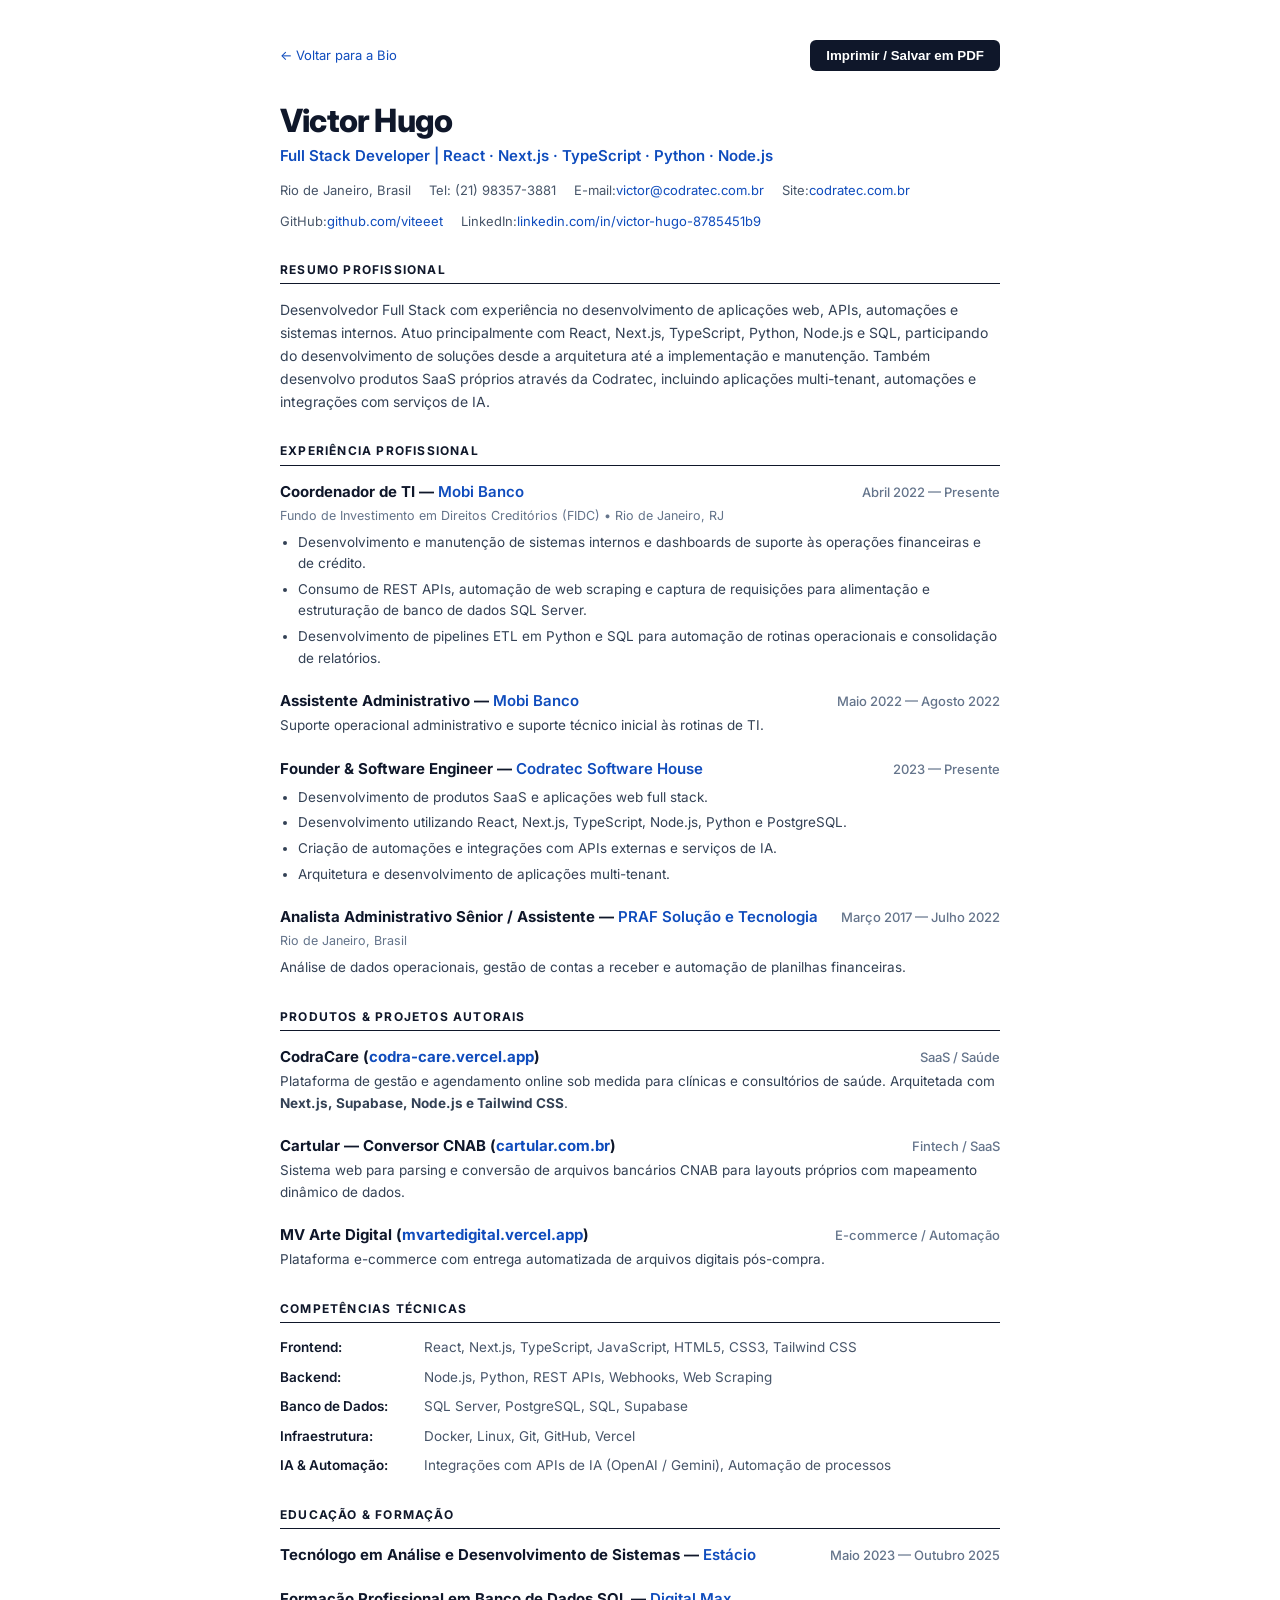
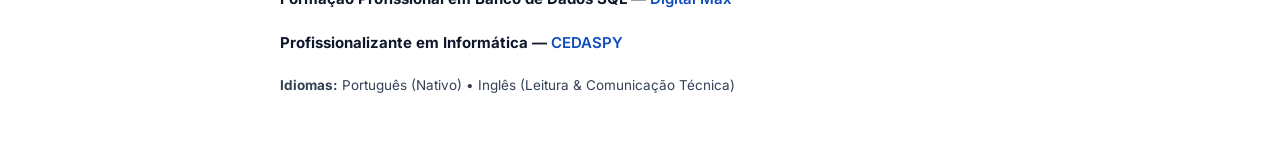
==== curriculo.html @ d1279bac "update adicionando cv" ====
<!DOCTYPE html>
<html lang="pt-BR">

<head>
  <meta charset="UTF-8">
  <meta name="viewport" content="width=device-width, initial-scale=1.0">
  <title>Currículo — Victor Hugo | Full Stack Developer</title>
  <meta name="description" content="Currículo de Victor Hugo. Desenvolvedor Full Stack com experiência em React, Next.js, TypeScript, Python, Node.js, PostgreSQL e SQL Server. Coordenador de TI no Mobi Banco e Founder da Codratec.">
  <meta name="theme-color" content="#ffffff">

  <link rel="preconnect" href="https://fonts.googleapis.com">
  <link rel="preconnect" href="https://fonts.gstatic.com" crossorigin>
  <link href="https://fonts.googleapis.com/css2?family=Inter:wght@400;500;600;700;800&display=swap" rel="stylesheet">

  <style>
    *, *::before, *::after {
      box-sizing: border-box;
      margin: 0;
      padding: 0;
    }

    body {
      background-color: #ffffff;
      color: #0f172a;
      font-family: 'Inter', -apple-system, BlinkMacSystemFont, "Segoe UI", Roboto, sans-serif;
      font-size: 14px;
      line-height: 1.6;
      -webkit-font-smoothing: antialiased;
      padding: 40px 20px;
    }

    a {
      color: #0f4cbd;
      text-decoration: none;
    }

    a:hover {
      text-decoration: underline;
    }

    /* BARRA SUPERIOR DISCRETA DE AÇÕES */
    .top-actions {
      max-width: 720px;
      margin: 0 auto 32px;
      display: flex;
      justify-content: space-between;
      align-items: center;
      font-size: 13px;
    }

    .btn-print-clean {
      background: #0f172a;
      color: #ffffff;
      border: none;
      padding: 8px 16px;
      border-radius: 6px;
      font-weight: 600;
      cursor: pointer;
    }

    .btn-print-clean:hover {
      background: #1e293b;
    }

    /* CONTAINER DO CURRÍCULO (EXECUTIVO FACTUAL) */
    .cv-container {
      max-width: 720px;
      margin: 0 auto;
    }

    /* HEADER DO CURRÍCULO */
    .cv-header {
      margin-bottom: 28px;
    }

    .cv-name {
      font-size: 32px;
      font-weight: 800;
      letter-spacing: -0.8px;
      color: #0f172a;
      line-height: 1.1;
      margin-bottom: 6px;
    }

    .cv-subtitle {
      font-size: 15px;
      font-weight: 600;
      color: #0f4cbd;
      margin-bottom: 12px;
    }

    .cv-contact-row {
      display: flex;
      flex-wrap: wrap;
      gap: 10px 18px;
      font-size: 13px;
      color: #475569;
    }

    .cv-contact-row span {
      display: flex;
      align-items: center;
    }

    /* SEÇÕES DO CURRÍCULO */
    .cv-section {
      margin-bottom: 28px;
    }

    .cv-section-title {
      font-size: 12px;
      font-weight: 700;
      letter-spacing: 1.2px;
      text-transform: uppercase;
      color: #0f172a;
      border-bottom: 1.5px solid #0f172a;
      padding-bottom: 4px;
      margin-bottom: 14px;
    }

    .cv-summary {
      font-size: 14px;
      color: #334155;
      line-height: 1.65;
    }

    /* EXPERIÊNCIAS E PROJETOS */
    .cv-item {
      margin-bottom: 20px;
    }

    .cv-item:last-child {
      margin-bottom: 0;
    }

    .cv-item-header {
      display: flex;
      justify-content: space-between;
      align-items: baseline;
      flex-wrap: wrap;
      gap: 8px;
      margin-bottom: 2px;
    }

    .cv-item-role {
      font-size: 15px;
      font-weight: 700;
      color: #0f172a;
    }

    .cv-item-company {
      font-weight: 600;
      color: #0f4cbd;
    }

    .cv-item-date {
      font-size: 13px;
      color: #64748b;
      font-weight: 500;
    }

    .cv-item-sub {
      font-size: 12.5px;
      color: #64748b;
      margin-bottom: 6px;
    }

    .cv-item-desc {
      font-size: 13.5px;
      color: #334155;
    }

    .cv-bullets {
      margin-top: 6px;
      padding-left: 18px;
      font-size: 13.5px;
      color: #334155;
    }

    .cv-bullets li {
      margin-bottom: 4px;
    }

    /* COMPETÊNCIAS TÉCNICAS */
    .cv-skills-list {
      display: flex;
      flex-direction: column;
      gap: 8px;
      font-size: 13.5px;
    }

    .cv-skill-line strong {
      color: #0f172a;
      font-weight: 600;
      min-width: 140px;
      display: inline-block;
    }

    .cv-skill-line span {
      color: #475569;
    }

    /* ESTILOS DE IMPRESSÃO (PDF EXPORT) */
    @media print {
      body {
        padding: 0;
      }

      .top-actions {
        display: none !important;
      }

      .cv-container {
        max-width: 100%;
      }

      @page {
        size: A4;
        margin: 18mm 15mm;
      }
    }

    /* RESPONSIVO MOBILE */
    @media (max-width: 640px) {
      body {
        padding: 24px 16px;
      }

      .cv-name {
        font-size: 26px;
      }

      .cv-contact-row {
        flex-direction: column;
        gap: 6px;
      }

      .cv-skill-line strong {
        display: block;
        margin-bottom: 2px;
      }
    }
  </style>
</head>

<body>

  <!-- BARRA DE AÇÕES DISCRETA SUPERIOR -->
  <div class="top-actions">
    <a href="index.html">← Voltar para a Bio</a>
    <button onclick="window.print()" class="btn-print-clean">Imprimir / Salvar em PDF</button>
  </div>

  <!-- CONTEÚDO DO CURRÍCULO -->
  <main class="cv-container">

    <!-- HEADER DE IDENTIDADE -->
    <header class="cv-header">
      <h1 class="cv-name">Victor Hugo</h1>
      <div class="cv-subtitle">Full Stack Developer | React · Next.js · TypeScript · Python · Node.js</div>
      
      <div class="cv-contact-row">
        <span>Rio de Janeiro, Brasil</span>
        <span>Tel: (21) 98357-3881</span>
        <span>E-mail: <a href="mailto:victor@codratec.com.br">victor@codratec.com.br</a></span>
        <span>Site: <a href="https://codratec.com.br" target="_blank">codratec.com.br</a></span>
        <span>GitHub: <a href="https://github.com/viteeet" target="_blank">github.com/viteeet</a></span>
        <span>LinkedIn: <a href="https://www.linkedin.com/in/victor-hugo-8785451b9" target="_blank">linkedin.com/in/victor-hugo-8785451b9</a></span>
      </div>
    </header>

    <!-- RESUMO PROFISSIONAL -->
    <section class="cv-section">
      <h2 class="cv-section-title">Resumo Profissional</h2>
      <p class="cv-summary">
        Desenvolvedor Full Stack com experiência no desenvolvimento de aplicações web, APIs, automações e sistemas internos. Atuo principalmente com React, Next.js, TypeScript, Python, Node.js e SQL, participando do desenvolvimento de soluções desde a arquitetura até a implementação e manutenção. Também desenvolvo produtos SaaS próprios através da Codratec, incluindo aplicações multi-tenant, automações e integrações com serviços de IA.
      </p>
    </section>

    <!-- EXPERIÊNCIA PROFISSIONAL -->
    <section class="cv-section">
      <h2 class="cv-section-title">Experiência Profissional</h2>

      <!-- MOBI BANCO (COORDENADOR DE TI) -->
      <div class="cv-item">
        <div class="cv-item-header">
          <div class="cv-item-role">Coordenador de TI — <span class="cv-item-company">Mobi Banco</span></div>
          <div class="cv-item-date">Abril 2022 — Presente</div>
        </div>
        <div class="cv-item-sub">Fundo de Investimento em Direitos Creditórios (FIDC) • Rio de Janeiro, RJ</div>
        <ul class="cv-bullets">
          <li>Desenvolvimento e manutenção de sistemas internos e dashboards de suporte às operações financeiras e de crédito.</li>
          <li>Consumo de REST APIs, automação de web scraping e captura de requisições para alimentação e estruturação de banco de dados SQL Server.</li>
          <li>Desenvolvimento de pipelines ETL em Python e SQL para automação de rotinas operacionais e consolidação de relatórios.</li>
        </ul>
      </div>

      <!-- MOBI BANCO (ASSISTENTE ADMIN) -->
      <div class="cv-item">
        <div class="cv-item-header">
          <div class="cv-item-role">Assistente Administrativo — <span class="cv-item-company">Mobi Banco</span></div>
          <div class="cv-item-date">Maio 2022 — Agosto 2022</div>
        </div>
        <p class="cv-item-desc">Suporte operacional administrativo e suporte técnico inicial às rotinas de TI.</p>
      </div>

      <!-- CODRATEC SOFTWARE HOUSE -->
      <div class="cv-item">
        <div class="cv-item-header">
          <div class="cv-item-role">Founder &amp; Software Engineer — <span class="cv-item-company">Codratec Software House</span></div>
          <div class="cv-item-date">2023 — Presente</div>
        </div>
        <ul class="cv-bullets">
          <li>Desenvolvimento de produtos SaaS e aplicações web full stack.</li>
          <li>Desenvolvimento utilizando React, Next.js, TypeScript, Node.js, Python e PostgreSQL.</li>
          <li>Criação de automações e integrações com APIs externas e serviços de IA.</li>
          <li>Arquitetura e desenvolvimento de aplicações multi-tenant.</li>
        </ul>
      </div>

      <!-- PRAF SOLUÇÃO E TECNOLOGIA (UNIFICADA) -->
      <div class="cv-item">
        <div class="cv-item-header">
          <div class="cv-item-role">Analista Administrativo Sênior / Assistente — <span class="cv-item-company">PRAF Solução e Tecnologia</span></div>
          <div class="cv-item-date">Março 2017 — Julho 2022</div>
        </div>
        <div class="cv-item-sub">Rio de Janeiro, Brasil</div>
        <p class="cv-item-desc">Análise de dados operacionais, gestão de contas a receber e automação de planilhas financeiras.</p>
      </div>
    </section>

    <!-- PROJETOS & PRODUTOS SAAS -->
    <section class="cv-section">
      <h2 class="cv-section-title">Produtos &amp; Projetos Autorais</h2>

      <div class="cv-item">
        <div class="cv-item-header">
          <div class="cv-item-role">CodraCare (<a href="https://codra-care.vercel.app/" target="_blank" rel="noopener noreferrer">codra-care.vercel.app</a>)</div>
          <div class="cv-item-date">SaaS / Saúde</div>
        </div>
        <p class="cv-item-desc">
          Plataforma de gestão e agendamento online sob medida para clínicas e consultórios de saúde. Arquitetada com <strong>Next.js, Supabase, Node.js e Tailwind CSS</strong>.
        </p>
      </div>

      <div class="cv-item">
        <div class="cv-item-header">
          <div class="cv-item-role">Cartular — Conversor CNAB (<a href="https://cartular.com.br" target="_blank" rel="noopener noreferrer">cartular.com.br</a>)</div>
          <div class="cv-item-date">Fintech / SaaS</div>
        </div>
        <p class="cv-item-desc">
          Sistema web para parsing e conversão de arquivos bancários CNAB para layouts próprios com mapeamento dinâmico de dados.
        </p>
      </div>

      <div class="cv-item">
        <div class="cv-item-header">
          <div class="cv-item-role">MV Arte Digital (<a href="https://mvartedigital.vercel.app/" target="_blank" rel="noopener noreferrer">mvartedigital.vercel.app</a>)</div>
          <div class="cv-item-date">E-commerce / Automação</div>
        </div>
        <p class="cv-item-desc">
          Plataforma e-commerce com entrega automatizada de arquivos digitais pós-compra.
        </p>
      </div>
    </section>

    <!-- COMPETÊNCIAS TÉCNICAS -->
    <section class="cv-section">
      <h2 class="cv-section-title">Competências Técnicas</h2>

      <div class="cv-skills-list">
        <div class="cv-skill-line">
          <strong>Frontend:</strong> <span>React, Next.js, TypeScript, JavaScript, HTML5, CSS3, Tailwind CSS</span>
        </div>
        <div class="cv-skill-line">
          <strong>Backend:</strong> <span>Node.js, Python, REST APIs, Webhooks, Web Scraping</span>
        </div>
        <div class="cv-skill-line">
          <strong>Banco de Dados:</strong> <span>SQL Server, PostgreSQL, SQL, Supabase</span>
        </div>
        <div class="cv-skill-line">
          <strong>Infraestrutura:</strong> <span>Docker, Linux, Git, GitHub, Vercel</span>
        </div>
        <div class="cv-skill-line">
          <strong>IA &amp; Automação:</strong> <span>Integrações com APIs de IA (OpenAI / Gemini), Automação de processos</span>
        </div>
      </div>
    </section>

    <!-- FORMAÇÃO ACADÊMICA & IDIOMAS -->
    <section class="cv-section">
      <h2 class="cv-section-title">Educação &amp; Formação</h2>

      <div class="cv-item">
        <div class="cv-item-header">
          <div class="cv-item-role">Tecnólogo em Análise e Desenvolvimento de Sistemas — <span class="cv-item-company">Estácio</span></div>
          <div class="cv-item-date">Maio 2023 — Outubro 2025</div>
        </div>
      </div>

      <div class="cv-item">
        <div class="cv-item-header">
          <div class="cv-item-role">Formação Profissional em Banco de Dados SQL — <span class="cv-item-company">Digital Max</span></div>
        </div>
      </div>

      <div class="cv-item">
        <div class="cv-item-header">
          <div class="cv-item-role">Profissionalizante em Informática — <span class="cv-item-company">CEDASPY</span></div>
        </div>
      </div>

      <div class="cv-item" style="margin-top: 14px;">
        <div class="cv-item-desc">
          <strong>Idiomas:</strong> Português (Nativo) • Inglês (Leitura &amp; Comunicação Técnica)
        </div>
      </div>
    </section>

  </main>

</body>

</html>
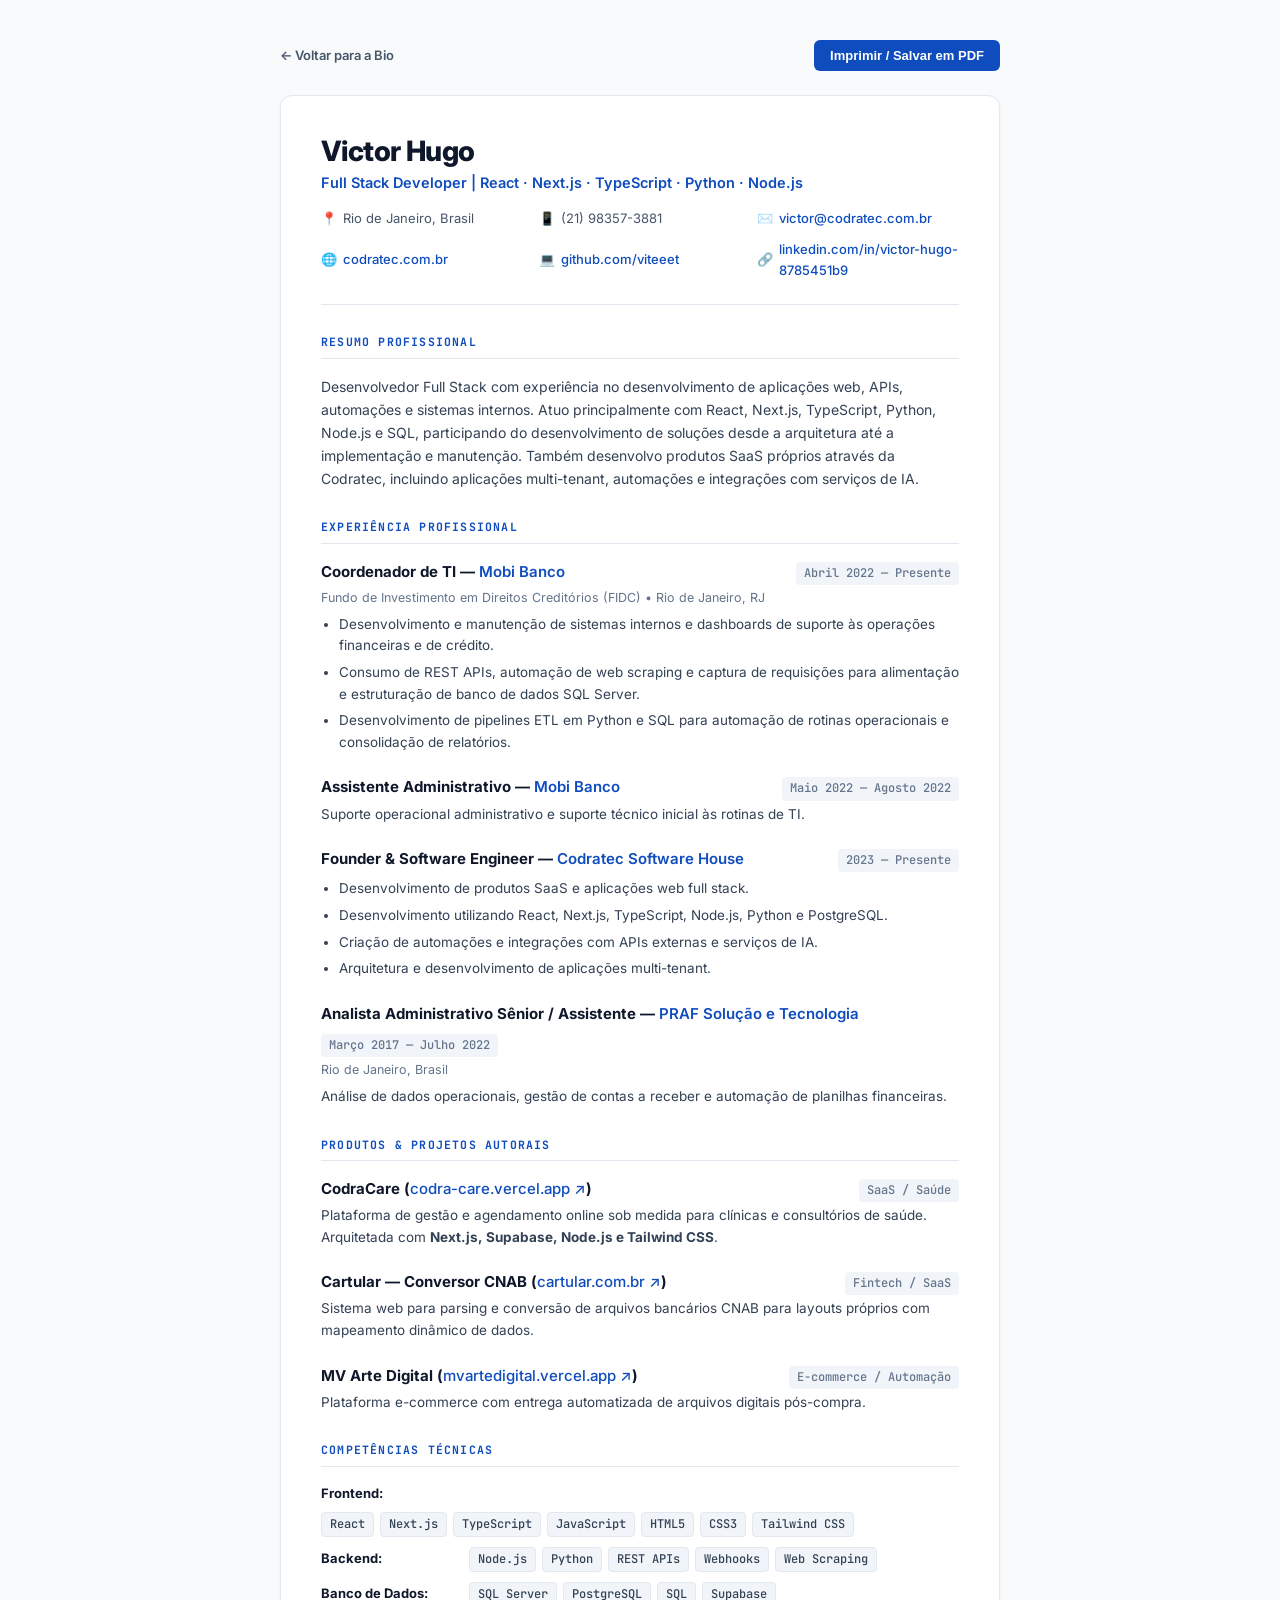
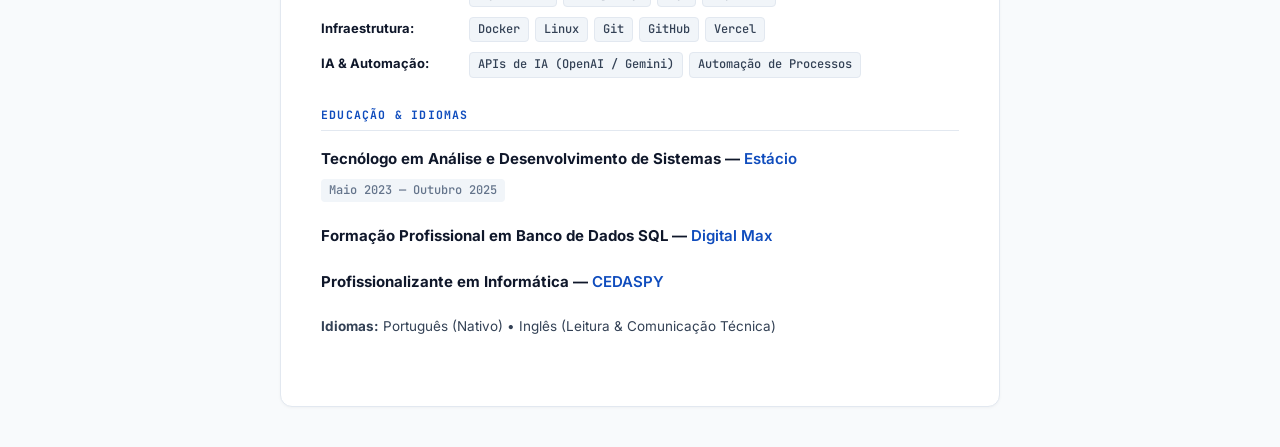
==== commit a56fbea1: "update ux and ui" ====
--- a/curriculo.html
+++ b/curriculo.html
@@ -10,7 +10,7 @@
 
   <link rel="preconnect" href="https://fonts.googleapis.com">
   <link rel="preconnect" href="https://fonts.gstatic.com" crossorigin>
-  <link href="https://fonts.googleapis.com/css2?family=Inter:wght@400;500;600;700;800&display=swap" rel="stylesheet">
+  <link href="https://fonts.googleapis.com/css2?family=Inter:wght@400;500;600;700;800&family=JetBrains+Mono:wght@500;600;700&display=swap" rel="stylesheet">
 
   <style>
     *, *::before, *::after {
@@ -20,7 +20,7 @@
     }
 
     body {
-      background-color: #ffffff;
+      background-color: #f8fafc;
       color: #0f172a;
       font-family: 'Inter', -apple-system, BlinkMacSystemFont, "Segoe UI", Roboto, sans-serif;
       font-size: 14px;
@@ -32,6 +32,7 @@
     a {
       color: #0f4cbd;
       text-decoration: none;
+      font-weight: 500;
     }
 
     a:hover {
@@ -41,65 +42,84 @@
     /* BARRA SUPERIOR DISCRETA DE AÇÕES */
     .top-actions {
       max-width: 720px;
-      margin: 0 auto 32px;
+      margin: 0 auto 24px;
       display: flex;
       justify-content: space-between;
       align-items: center;
       font-size: 13px;
     }
 
+    .btn-back {
+      color: #475569;
+      font-weight: 600;
+      text-decoration: none;
+    }
+
+    .btn-back:hover {
+      color: #0f4cbd;
+    }
+
     .btn-print-clean {
-      background: #0f172a;
+      background: #0f4cbd;
       color: #ffffff;
       border: none;
       padding: 8px 16px;
       border-radius: 6px;
       font-weight: 600;
+      font-size: 13px;
       cursor: pointer;
     }
 
     .btn-print-clean:hover {
-      background: #1e293b;
-    }
-
-    /* CONTAINER DO CURRÍCULO (EXECUTIVO FACTUAL) */
+      background: #0b3d91;
+    }
+
+    /* CONTAINER PRINCIPAL DO CURRÍCULO */
     .cv-container {
       max-width: 720px;
       margin: 0 auto;
+      background: #ffffff;
+      border: 1px solid #e2e8f0;
+      border-radius: 12px;
+      padding: 40px;
+      box-shadow: 0 1px 3px 0 rgba(0, 0, 0, 0.04);
     }
 
     /* HEADER DO CURRÍCULO */
     .cv-header {
+      border-bottom: 1px solid #e2e8f0;
+      padding-bottom: 24px;
       margin-bottom: 28px;
     }
 
     .cv-name {
-      font-size: 32px;
+      font-size: 28px;
       font-weight: 800;
-      letter-spacing: -0.8px;
+      letter-spacing: -0.6px;
       color: #0f172a;
       line-height: 1.1;
-      margin-bottom: 6px;
+      margin-bottom: 4px;
     }
 
     .cv-subtitle {
-      font-size: 15px;
+      font-size: 14.5px;
       font-weight: 600;
       color: #0f4cbd;
-      margin-bottom: 12px;
-    }
-
-    .cv-contact-row {
-      display: flex;
-      flex-wrap: wrap;
-      gap: 10px 18px;
+      margin-bottom: 14px;
+    }
+
+    .cv-contact-grid {
+      display: grid;
+      grid-template-columns: repeat(auto-fit, minmax(180px, 1fr));
+      gap: 10px 16px;
       font-size: 13px;
       color: #475569;
     }
 
-    .cv-contact-row span {
+    .cv-contact-item {
       display: flex;
       align-items: center;
+      gap: 6px;
     }
 
     /* SEÇÕES DO CURRÍCULO */
@@ -108,14 +128,15 @@
     }
 
     .cv-section-title {
-      font-size: 12px;
+      font-size: 11.5px;
+      font-family: 'JetBrains Mono', monospace;
       font-weight: 700;
       letter-spacing: 1.2px;
       text-transform: uppercase;
-      color: #0f172a;
-      border-bottom: 1.5px solid #0f172a;
-      padding-bottom: 4px;
-      margin-bottom: 14px;
+      color: #0f4cbd;
+      border-bottom: 1px solid #e2e8f0;
+      padding-bottom: 6px;
+      margin-bottom: 16px;
     }
 
     .cv-summary {
@@ -126,7 +147,7 @@
 
     /* EXPERIÊNCIAS E PROJETOS */
     .cv-item {
-      margin-bottom: 20px;
+      margin-bottom: 22px;
     }
 
     .cv-item:last-child {
@@ -139,7 +160,7 @@
       align-items: baseline;
       flex-wrap: wrap;
       gap: 8px;
-      margin-bottom: 2px;
+      margin-bottom: 3px;
     }
 
     .cv-item-role {
@@ -154,9 +175,13 @@
     }
 
     .cv-item-date {
-      font-size: 13px;
+      font-size: 12px;
+      font-family: 'JetBrains Mono', monospace;
       color: #64748b;
       font-weight: 500;
+      background: #f1f5f9;
+      padding: 2px 8px;
+      border-radius: 4px;
     }
 
     .cv-item-sub {
@@ -178,31 +203,52 @@
     }
 
     .cv-bullets li {
-      margin-bottom: 4px;
+      margin-bottom: 5px;
     }
 
     /* COMPETÊNCIAS TÉCNICAS */
-    .cv-skills-list {
+    .cv-skills-grid {
       display: flex;
       flex-direction: column;
+      gap: 10px;
+      font-size: 13.5px;
+    }
+
+    .cv-skill-row {
+      display: flex;
+      align-items: baseline;
       gap: 8px;
-      font-size: 13.5px;
-    }
-
-    .cv-skill-line strong {
+      flex-wrap: wrap;
+    }
+
+    .cv-skill-cat {
+      font-size: 13px;
+      font-weight: 700;
       color: #0f172a;
-      font-weight: 600;
       min-width: 140px;
-      display: inline-block;
-    }
-
-    .cv-skill-line span {
-      color: #475569;
-    }
-
-    /* ESTILOS DE IMPRESSÃO (PDF EXPORT) */
+    }
+
+    .cv-skill-tags {
+      display: flex;
+      flex-wrap: wrap;
+      gap: 6px;
+    }
+
+    .cv-tag {
+      font-family: 'JetBrains Mono', monospace;
+      font-size: 12px;
+      font-weight: 500;
+      color: #334155;
+      background: #f1f5f9;
+      border: 1px solid #e2e8f0;
+      padding: 2px 8px;
+      border-radius: 4px;
+    }
+
+    /* ESTILOS DE IMPRESSÃO */
     @media print {
       body {
+        background: #ffffff;
         padding: 0;
       }
 
@@ -212,6 +258,23 @@
 
       .cv-container {
         max-width: 100%;
+        border: none;
+        box-shadow: none;
+        padding: 0;
+      }
+
+      .cv-tag {
+        border: none;
+        background: transparent;
+        padding: 0;
+      }
+
+      .cv-tag::after {
+        content: ", ";
+      }
+
+      .cv-tag:last-child::after {
+        content: "";
       }
 
       @page {
@@ -223,21 +286,21 @@
     /* RESPONSIVO MOBILE */
     @media (max-width: 640px) {
       body {
-        padding: 24px 16px;
+        padding: 16px 12px;
+      }
+
+      .cv-container {
+        padding: 24px 18px;
+        border-radius: 8px;
       }
 
       .cv-name {
-        font-size: 26px;
-      }
-
-      .cv-contact-row {
-        flex-direction: column;
+        font-size: 24px;
+      }
+
+      .cv-contact-grid {
+        grid-template-columns: 1fr;
         gap: 6px;
-      }
-
-      .cv-skill-line strong {
-        display: block;
-        margin-bottom: 2px;
       }
     }
   </style>
@@ -247,7 +310,7 @@
 
   <!-- BARRA DE AÇÕES DISCRETA SUPERIOR -->
   <div class="top-actions">
-    <a href="index.html">← Voltar para a Bio</a>
+    <a href="index.html" class="btn-back">← Voltar para a Bio</a>
     <button onclick="window.print()" class="btn-print-clean">Imprimir / Salvar em PDF</button>
   </div>
 
@@ -259,13 +322,25 @@
       <h1 class="cv-name">Victor Hugo</h1>
       <div class="cv-subtitle">Full Stack Developer | React · Next.js · TypeScript · Python · Node.js</div>
       
-      <div class="cv-contact-row">
-        <span>Rio de Janeiro, Brasil</span>
-        <span>Tel: (21) 98357-3881</span>
-        <span>E-mail: <a href="mailto:victor@codratec.com.br">victor@codratec.com.br</a></span>
-        <span>Site: <a href="https://codratec.com.br" target="_blank">codratec.com.br</a></span>
-        <span>GitHub: <a href="https://github.com/viteeet" target="_blank">github.com/viteeet</a></span>
-        <span>LinkedIn: <a href="https://www.linkedin.com/in/victor-hugo-8785451b9" target="_blank">linkedin.com/in/victor-hugo-8785451b9</a></span>
+      <div class="cv-contact-grid">
+        <div class="cv-contact-item">
+          <span>📍</span> Rio de Janeiro, Brasil
+        </div>
+        <div class="cv-contact-item">
+          <span>📱</span> (21) 98357-3881
+        </div>
+        <div class="cv-contact-item">
+          <span>✉️</span> <a href="mailto:victor@codratec.com.br">victor@codratec.com.br</a>
+        </div>
+        <div class="cv-contact-item">
+          <span>🌐</span> <a href="https://codratec.com.br" target="_blank" rel="noopener noreferrer">codratec.com.br</a>
+        </div>
+        <div class="cv-contact-item">
+          <span>💻</span> <a href="https://github.com/viteeet" target="_blank" rel="noopener noreferrer">github.com/viteeet</a>
+        </div>
+        <div class="cv-contact-item">
+          <span>🔗</span> <a href="https://www.linkedin.com/in/victor-hugo-8785451b9" target="_blank" rel="noopener noreferrer">linkedin.com/in/victor-hugo-8785451b9</a>
+        </div>
       </div>
     </header>
 
@@ -318,7 +393,7 @@
         </ul>
       </div>
 
-      <!-- PRAF SOLUÇÃO E TECNOLOGIA (UNIFICADA) -->
+      <!-- PRAF SOLUÇÃO E TECNOLOGIA -->
       <div class="cv-item">
         <div class="cv-item-header">
           <div class="cv-item-role">Analista Administrativo Sênior / Assistente — <span class="cv-item-company">PRAF Solução e Tecnologia</span></div>
@@ -335,7 +410,7 @@
 
       <div class="cv-item">
         <div class="cv-item-header">
-          <div class="cv-item-role">CodraCare (<a href="https://codra-care.vercel.app/" target="_blank" rel="noopener noreferrer">codra-care.vercel.app</a>)</div>
+          <div class="cv-item-role">CodraCare (<a href="https://codra-care.vercel.app/" target="_blank" rel="noopener noreferrer">codra-care.vercel.app ↗</a>)</div>
           <div class="cv-item-date">SaaS / Saúde</div>
         </div>
         <p class="cv-item-desc">
@@ -345,7 +420,7 @@
 
       <div class="cv-item">
         <div class="cv-item-header">
-          <div class="cv-item-role">Cartular — Conversor CNAB (<a href="https://cartular.com.br" target="_blank" rel="noopener noreferrer">cartular.com.br</a>)</div>
+          <div class="cv-item-role">Cartular — Conversor CNAB (<a href="https://cartular.com.br" target="_blank" rel="noopener noreferrer">cartular.com.br ↗</a>)</div>
           <div class="cv-item-date">Fintech / SaaS</div>
         </div>
         <p class="cv-item-desc">
@@ -355,7 +430,7 @@
 
       <div class="cv-item">
         <div class="cv-item-header">
-          <div class="cv-item-role">MV Arte Digital (<a href="https://mvartedigital.vercel.app/" target="_blank" rel="noopener noreferrer">mvartedigital.vercel.app</a>)</div>
+          <div class="cv-item-role">MV Arte Digital (<a href="https://mvartedigital.vercel.app/" target="_blank" rel="noopener noreferrer">mvartedigital.vercel.app ↗</a>)</div>
           <div class="cv-item-date">E-commerce / Automação</div>
         </div>
         <p class="cv-item-desc">
@@ -368,28 +443,65 @@
     <section class="cv-section">
       <h2 class="cv-section-title">Competências Técnicas</h2>
 
-      <div class="cv-skills-list">
-        <div class="cv-skill-line">
-          <strong>Frontend:</strong> <span>React, Next.js, TypeScript, JavaScript, HTML5, CSS3, Tailwind CSS</span>
-        </div>
-        <div class="cv-skill-line">
-          <strong>Backend:</strong> <span>Node.js, Python, REST APIs, Webhooks, Web Scraping</span>
-        </div>
-        <div class="cv-skill-line">
-          <strong>Banco de Dados:</strong> <span>SQL Server, PostgreSQL, SQL, Supabase</span>
-        </div>
-        <div class="cv-skill-line">
-          <strong>Infraestrutura:</strong> <span>Docker, Linux, Git, GitHub, Vercel</span>
-        </div>
-        <div class="cv-skill-line">
-          <strong>IA &amp; Automação:</strong> <span>Integrações com APIs de IA (OpenAI / Gemini), Automação de processos</span>
+      <div class="cv-skills-grid">
+        <div class="cv-skill-row">
+          <div class="cv-skill-cat">Frontend:</div>
+          <div class="cv-skill-tags">
+            <span class="cv-tag">React</span>
+            <span class="cv-tag">Next.js</span>
+            <span class="cv-tag">TypeScript</span>
+            <span class="cv-tag">JavaScript</span>
+            <span class="cv-tag">HTML5</span>
+            <span class="cv-tag">CSS3</span>
+            <span class="cv-tag">Tailwind CSS</span>
+          </div>
+        </div>
+
+        <div class="cv-skill-row">
+          <div class="cv-skill-cat">Backend:</div>
+          <div class="cv-skill-tags">
+            <span class="cv-tag">Node.js</span>
+            <span class="cv-tag">Python</span>
+            <span class="cv-tag">REST APIs</span>
+            <span class="cv-tag">Webhooks</span>
+            <span class="cv-tag">Web Scraping</span>
+          </div>
+        </div>
+
+        <div class="cv-skill-row">
+          <div class="cv-skill-cat">Banco de Dados:</div>
+          <div class="cv-skill-tags">
+            <span class="cv-tag">SQL Server</span>
+            <span class="cv-tag">PostgreSQL</span>
+            <span class="cv-tag">SQL</span>
+            <span class="cv-tag">Supabase</span>
+          </div>
+        </div>
+
+        <div class="cv-skill-row">
+          <div class="cv-skill-cat">Infraestrutura:</div>
+          <div class="cv-skill-tags">
+            <span class="cv-tag">Docker</span>
+            <span class="cv-tag">Linux</span>
+            <span class="cv-tag">Git</span>
+            <span class="cv-tag">GitHub</span>
+            <span class="cv-tag">Vercel</span>
+          </div>
+        </div>
+
+        <div class="cv-skill-row">
+          <div class="cv-skill-cat">IA &amp; Automação:</div>
+          <div class="cv-skill-tags">
+            <span class="cv-tag">APIs de IA (OpenAI / Gemini)</span>
+            <span class="cv-tag">Automação de Processos</span>
+          </div>
         </div>
       </div>
     </section>
 
     <!-- FORMAÇÃO ACADÊMICA & IDIOMAS -->
     <section class="cv-section">
-      <h2 class="cv-section-title">Educação &amp; Formação</h2>
+      <h2 class="cv-section-title">Educação &amp; Idiomas</h2>
 
       <div class="cv-item">
         <div class="cv-item-header">
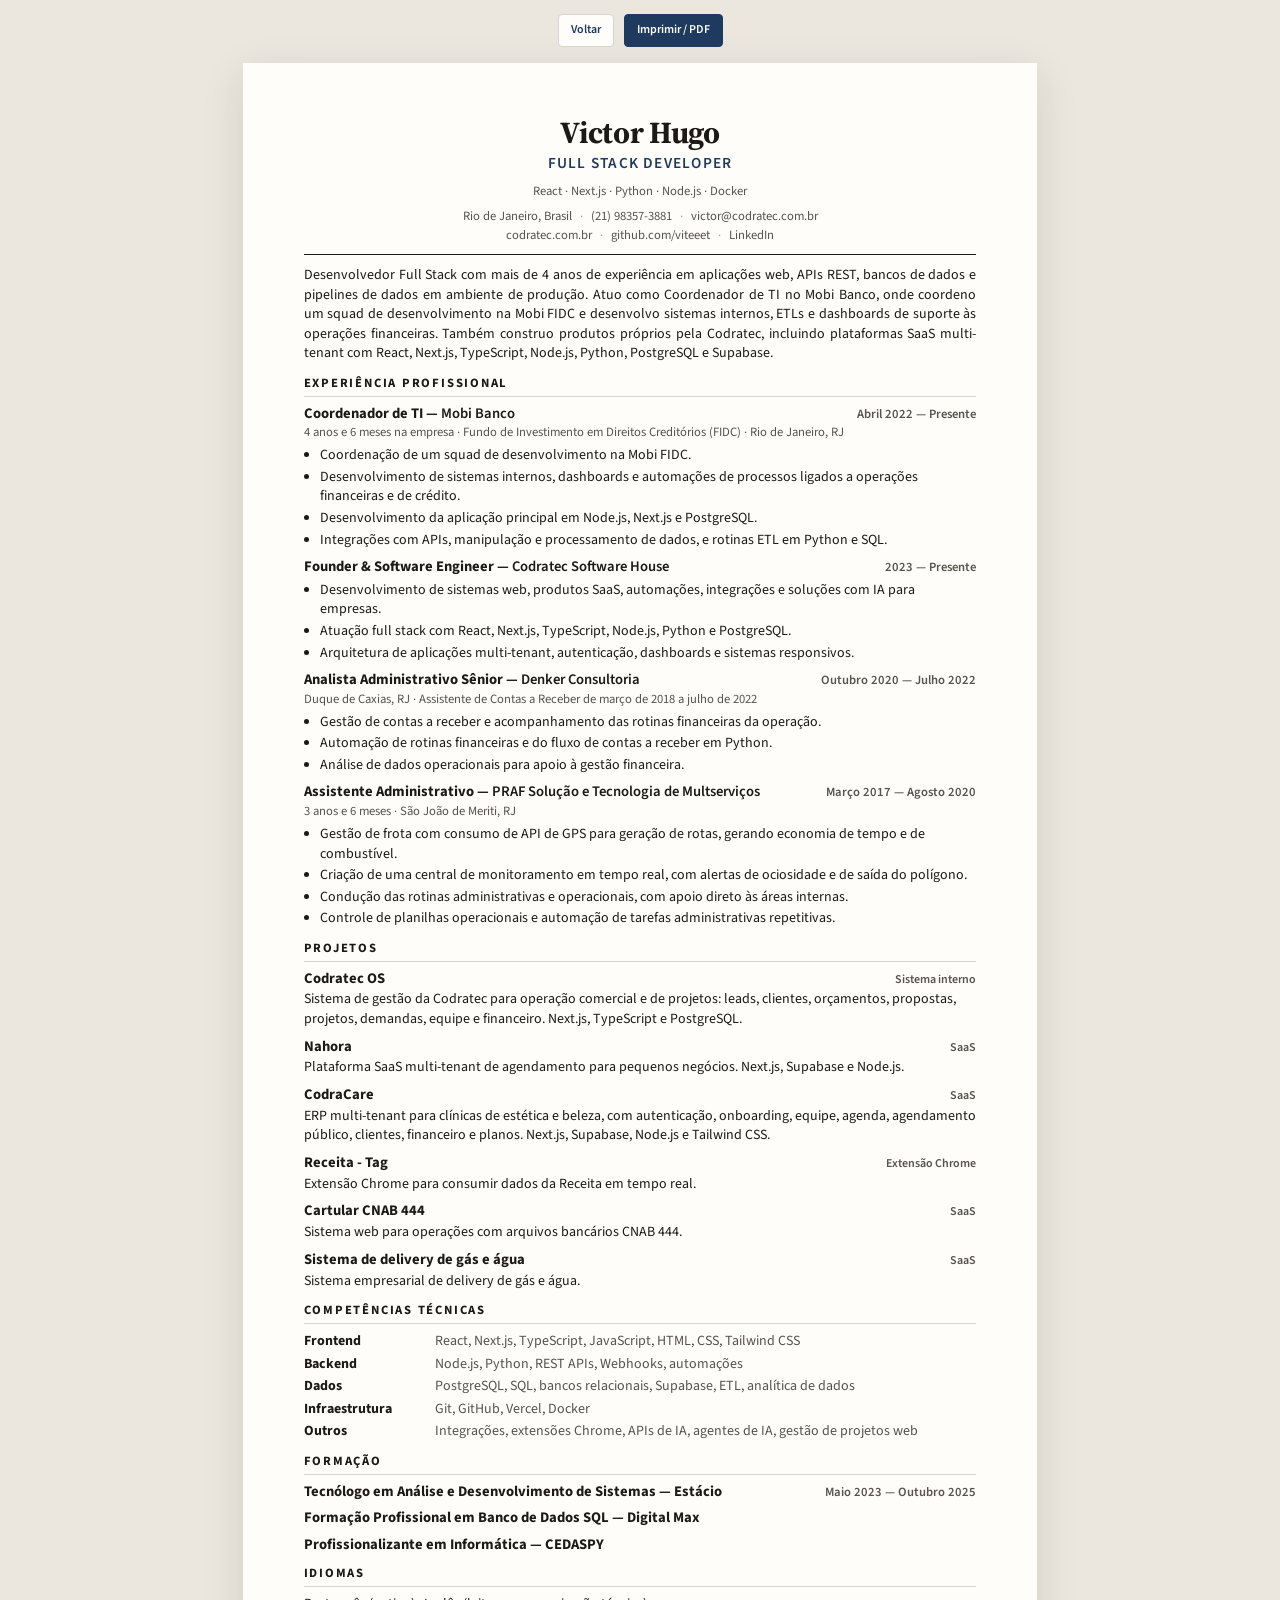
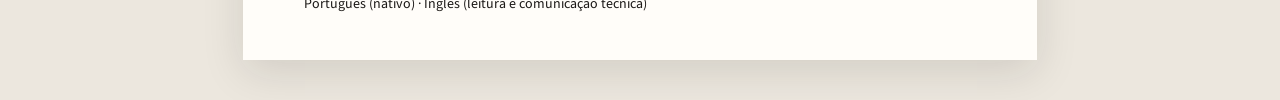
==== commit c068335a: "update" ====
--- a/curriculo.html
+++ b/curriculo.html
@@ -5,14 +5,22 @@
   <meta charset="UTF-8">
   <meta name="viewport" content="width=device-width, initial-scale=1.0">
   <title>Currículo — Victor Hugo | Full Stack Developer</title>
-  <meta name="description" content="Currículo de Victor Hugo. Desenvolvedor Full Stack com experiência em React, Next.js, TypeScript, Python, Node.js, PostgreSQL e SQL Server. Coordenador de TI no Mobi Banco e Founder da Codratec.">
-  <meta name="theme-color" content="#ffffff">
+  <meta name="description" content="Currículo de Victor Hugo. Full Stack Developer. Coordenador de TI no Mobi Banco e Founder da Codratec.">
+  <meta name="theme-color" content="#f4f1ea">
 
   <link rel="preconnect" href="https://fonts.googleapis.com">
   <link rel="preconnect" href="https://fonts.gstatic.com" crossorigin>
-  <link href="https://fonts.googleapis.com/css2?family=Inter:wght@400;500;600;700;800&family=JetBrains+Mono:wght@500;600;700&display=swap" rel="stylesheet">
+  <link href="https://fonts.googleapis.com/css2?family=Source+Sans+3:wght@400;500;600;700&family=Source+Serif+4:opsz,wght@8..60,600;8..60,700&display=swap" rel="stylesheet">
 
   <style>
+    :root {
+      --ink: #1c1917;
+      --muted: #57534e;
+      --rule: #d6d3d1;
+      --paper: #fffdf9;
+      --accent: #1e3a5f;
+    }
+
     *, *::before, *::after {
       box-sizing: border-box;
       margin: 0;
@@ -20,517 +28,450 @@
     }
 
     body {
-      background-color: #f8fafc;
-      color: #0f172a;
-      font-family: 'Inter', -apple-system, BlinkMacSystemFont, "Segoe UI", Roboto, sans-serif;
-      font-size: 14px;
-      line-height: 1.6;
+      background: #ece7de;
+      color: var(--ink);
+      font-family: "Source Sans 3", "Segoe UI", sans-serif;
+      font-size: 10.5pt;
+      line-height: 1.4;
       -webkit-font-smoothing: antialiased;
-      padding: 40px 20px;
     }
 
     a {
-      color: #0f4cbd;
+      color: var(--accent);
       text-decoration: none;
-      font-weight: 500;
     }
 
     a:hover {
       text-decoration: underline;
-    }
-
-    /* BARRA SUPERIOR DISCRETA DE AÇÕES */
-    .top-actions {
-      max-width: 720px;
-      margin: 0 auto 24px;
+      text-underline-offset: 2px;
+    }
+
+    .screen-bar {
       display: flex;
-      justify-content: space-between;
-      align-items: center;
-      font-size: 13px;
-    }
-
-    .btn-back {
-      color: #475569;
+      justify-content: center;
+      gap: 10px;
+      padding: 14px 16px 0;
+    }
+
+    .screen-bar a,
+    .screen-bar button {
+      font: inherit;
+      font-size: 12px;
       font-weight: 600;
+      color: var(--accent);
+      background: var(--paper);
+      border: 1px solid #d6d3d1;
+      border-radius: 4px;
+      padding: 7px 12px;
+      cursor: pointer;
       text-decoration: none;
     }
 
-    .btn-back:hover {
-      color: #0f4cbd;
-    }
-
-    .btn-print-clean {
-      background: #0f4cbd;
-      color: #ffffff;
-      border: none;
-      padding: 8px 16px;
-      border-radius: 6px;
+    .screen-bar button {
+      background: var(--accent);
+      color: #fff;
+      border-color: var(--accent);
+    }
+
+    .page {
+      width: 210mm;
+      min-height: 297mm;
+      margin: 16px auto 40px;
+      padding: 14mm 16mm 12mm;
+      background: var(--paper);
+      box-shadow: 0 12px 40px rgb(28 25 23 / 0.12);
+    }
+
+    header {
+      text-align: center;
+      padding-bottom: 10px;
+      border-bottom: 1.5px solid var(--ink);
+    }
+
+    h1 {
+      font-family: "Source Serif 4", Georgia, serif;
+      font-size: 23pt;
+      font-weight: 700;
+      letter-spacing: -0.3px;
+      line-height: 1.1;
+      color: var(--ink);
+    }
+
+    .title {
+      margin-top: 4px;
+      font-size: 11.5pt;
       font-weight: 600;
-      font-size: 13px;
-      cursor: pointer;
-    }
-
-    .btn-print-clean:hover {
-      background: #0b3d91;
-    }
-
-    /* CONTAINER PRINCIPAL DO CURRÍCULO */
-    .cv-container {
-      max-width: 720px;
-      margin: 0 auto;
-      background: #ffffff;
-      border: 1px solid #e2e8f0;
-      border-radius: 12px;
-      padding: 40px;
-      box-shadow: 0 1px 3px 0 rgba(0, 0, 0, 0.04);
-    }
-
-    /* HEADER DO CURRÍCULO */
-    .cv-header {
-      border-bottom: 1px solid #e2e8f0;
-      padding-bottom: 24px;
-      margin-bottom: 28px;
-    }
-
-    .cv-name {
-      font-size: 28px;
-      font-weight: 800;
-      letter-spacing: -0.6px;
-      color: #0f172a;
-      line-height: 1.1;
-      margin-bottom: 4px;
-    }
-
-    .cv-subtitle {
-      font-size: 14.5px;
-      font-weight: 600;
-      color: #0f4cbd;
-      margin-bottom: 14px;
-    }
-
-    .cv-contact-grid {
-      display: grid;
-      grid-template-columns: repeat(auto-fit, minmax(180px, 1fr));
-      gap: 10px 16px;
-      font-size: 13px;
-      color: #475569;
-    }
-
-    .cv-contact-item {
-      display: flex;
-      align-items: center;
-      gap: 6px;
-    }
-
-    /* SEÇÕES DO CURRÍCULO */
-    .cv-section {
-      margin-bottom: 28px;
-    }
-
-    .cv-section-title {
-      font-size: 11.5px;
-      font-family: 'JetBrains Mono', monospace;
+      letter-spacing: 0.08em;
+      text-transform: uppercase;
+      color: var(--accent);
+    }
+
+    .contact {
+      margin-top: 7px;
+      font-size: 9.5pt;
+      color: var(--muted);
+      line-height: 1.45;
+    }
+
+    .contact a {
+      color: var(--muted);
+    }
+
+    .contact span {
+      margin: 0 5px;
+      color: #a8a29e;
+    }
+
+    .summary {
+      margin: 11px 0 2px;
+      color: var(--ink);
+      text-align: justify;
+    }
+
+    section {
+      margin-top: 11px;
+    }
+
+    h2 {
+      font-size: 9.5pt;
       font-weight: 700;
-      letter-spacing: 1.2px;
+      letter-spacing: 0.14em;
       text-transform: uppercase;
-      color: #0f4cbd;
-      border-bottom: 1px solid #e2e8f0;
-      padding-bottom: 6px;
-      margin-bottom: 16px;
-    }
-
-    .cv-summary {
-      font-size: 14px;
-      color: #334155;
-      line-height: 1.65;
-    }
-
-    /* EXPERIÊNCIAS E PROJETOS */
-    .cv-item {
-      margin-bottom: 22px;
-    }
-
-    .cv-item:last-child {
+      color: var(--ink);
+      border-bottom: 1px solid var(--rule);
+      padding-bottom: 3px;
+      margin-bottom: 8px;
+    }
+
+    article {
+      margin-bottom: 8px;
+      break-inside: avoid;
+      page-break-inside: avoid;
+    }
+
+    article:last-child {
       margin-bottom: 0;
     }
 
-    .cv-item-header {
+    .job-head {
       display: flex;
       justify-content: space-between;
       align-items: baseline;
-      flex-wrap: wrap;
-      gap: 8px;
-      margin-bottom: 3px;
-    }
-
-    .cv-item-role {
-      font-size: 15px;
+      gap: 12px;
+    }
+
+    h3 {
+      font-size: 11pt;
       font-weight: 700;
-      color: #0f172a;
-    }
-
-    .cv-item-company {
+      line-height: 1.25;
+    }
+
+    .company {
       font-weight: 600;
-      color: #0f4cbd;
-    }
-
-    .cv-item-date {
-      font-size: 12px;
-      font-family: 'JetBrains Mono', monospace;
-      color: #64748b;
-      font-weight: 500;
-      background: #f1f5f9;
-      padding: 2px 8px;
-      border-radius: 4px;
-    }
-
-    .cv-item-sub {
-      font-size: 12.5px;
-      color: #64748b;
-      margin-bottom: 6px;
-    }
-
-    .cv-item-desc {
-      font-size: 13.5px;
-      color: #334155;
-    }
-
-    .cv-bullets {
-      margin-top: 6px;
-      padding-left: 18px;
-      font-size: 13.5px;
-      color: #334155;
-    }
-
-    .cv-bullets li {
-      margin-bottom: 5px;
-    }
-
-    /* COMPETÊNCIAS TÉCNICAS */
-    .cv-skills-grid {
+    }
+
+    .dates {
+      flex-shrink: 0;
+      font-size: 9.5pt;
+      font-weight: 600;
+      color: var(--muted);
+      font-variant-numeric: tabular-nums;
+      white-space: nowrap;
+    }
+
+    .job-meta {
+      margin-top: 1px;
+      font-size: 9.5pt;
+      color: var(--muted);
+    }
+
+    ul {
+      margin: 4px 0 0 16px;
+    }
+
+    li {
+      margin-bottom: 2px;
+    }
+
+    .project-head {
       display: flex;
-      flex-direction: column;
-      gap: 10px;
-      font-size: 13.5px;
-    }
-
-    .cv-skill-row {
+      justify-content: space-between;
+      align-items: baseline;
+      gap: 12px;
+    }
+
+    .kind {
+      flex-shrink: 0;
+      font-size: 9pt;
+      color: var(--muted);
+      font-weight: 600;
+    }
+
+    .desc {
+      margin-top: 2px;
+    }
+
+    .skills {
+      display: grid;
+      grid-template-columns: 32mm 1fr;
+      gap: 3px 10px;
+    }
+
+    .skill-label {
+      font-weight: 700;
+      color: var(--ink);
+    }
+
+    .skill-list {
+      color: var(--muted);
+    }
+
+    .edu-head {
       display: flex;
+      justify-content: space-between;
       align-items: baseline;
-      gap: 8px;
-      flex-wrap: wrap;
-    }
-
-    .cv-skill-cat {
-      font-size: 13px;
-      font-weight: 700;
-      color: #0f172a;
-      min-width: 140px;
-    }
-
-    .cv-skill-tags {
-      display: flex;
-      flex-wrap: wrap;
-      gap: 6px;
-    }
-
-    .cv-tag {
-      font-family: 'JetBrains Mono', monospace;
-      font-size: 12px;
-      font-weight: 500;
-      color: #334155;
-      background: #f1f5f9;
-      border: 1px solid #e2e8f0;
-      padding: 2px 8px;
-      border-radius: 4px;
-    }
-
-    /* ESTILOS DE IMPRESSÃO */
+      gap: 12px;
+    }
+
+    @media (max-width: 820px) {
+      .page {
+        width: calc(100% - 20px);
+        min-height: auto;
+        padding: 22px 18px;
+        margin: 12px auto 24px;
+      }
+
+      .job-head,
+      .project-head,
+      .edu-head {
+        flex-direction: column;
+        gap: 2px;
+      }
+
+      .dates,
+      .kind {
+        white-space: normal;
+      }
+
+      .skills {
+        grid-template-columns: 1fr;
+        gap: 2px;
+      }
+    }
+
     @media print {
+      * {
+        -webkit-print-color-adjust: exact !important;
+        print-color-adjust: exact !important;
+      }
+
       body {
-        background: #ffffff;
+        background: #fff;
+      }
+
+      .screen-bar {
+        display: none !important;
+      }
+
+      .page {
+        width: auto;
+        min-height: auto;
+        margin: 0;
         padding: 0;
-      }
-
-      .top-actions {
-        display: none !important;
-      }
-
-      .cv-container {
-        max-width: 100%;
-        border: none;
         box-shadow: none;
-        padding: 0;
-      }
-
-      .cv-tag {
-        border: none;
-        background: transparent;
-        padding: 0;
-      }
-
-      .cv-tag::after {
-        content: ", ";
-      }
-
-      .cv-tag:last-child::after {
-        content: "";
+        background: #fff;
+      }
+
+      a {
+        color: var(--ink);
+        text-decoration: none;
       }
 
       @page {
-        size: A4;
-        margin: 18mm 15mm;
-      }
-    }
-
-    /* RESPONSIVO MOBILE */
-    @media (max-width: 640px) {
-      body {
-        padding: 16px 12px;
-      }
-
-      .cv-container {
-        padding: 24px 18px;
-        border-radius: 8px;
-      }
-
-      .cv-name {
-        font-size: 24px;
-      }
-
-      .cv-contact-grid {
-        grid-template-columns: 1fr;
-        gap: 6px;
+        size: A4 portrait;
+        margin: 14mm 16mm;
       }
     }
   </style>
 </head>
 
 <body>
-
-  <!-- BARRA DE AÇÕES DISCRETA SUPERIOR -->
-  <div class="top-actions">
-    <a href="index.html" class="btn-back">← Voltar para a Bio</a>
-    <button onclick="window.print()" class="btn-print-clean">Imprimir / Salvar em PDF</button>
+  <div class="screen-bar">
+    <a href="index.html">Voltar</a>
+    <button type="button" onclick="window.print()">Imprimir / PDF</button>
   </div>
 
-  <!-- CONTEÚDO DO CURRÍCULO -->
-  <main class="cv-container">
-
-    <!-- HEADER DE IDENTIDADE -->
-    <header class="cv-header">
-      <h1 class="cv-name">Victor Hugo</h1>
-      <div class="cv-subtitle">Full Stack Developer | React · Next.js · TypeScript · Python · Node.js</div>
-      
-      <div class="cv-contact-grid">
-        <div class="cv-contact-item">
-          <span>📍</span> Rio de Janeiro, Brasil
-        </div>
-        <div class="cv-contact-item">
-          <span>📱</span> (21) 98357-3881
-        </div>
-        <div class="cv-contact-item">
-          <span>✉️</span> <a href="mailto:victor@codratec.com.br">victor@codratec.com.br</a>
-        </div>
-        <div class="cv-contact-item">
-          <span>🌐</span> <a href="https://codratec.com.br" target="_blank" rel="noopener noreferrer">codratec.com.br</a>
-        </div>
-        <div class="cv-contact-item">
-          <span>💻</span> <a href="https://github.com/viteeet" target="_blank" rel="noopener noreferrer">github.com/viteeet</a>
-        </div>
-        <div class="cv-contact-item">
-          <span>🔗</span> <a href="https://www.linkedin.com/in/victor-hugo-8785451b9" target="_blank" rel="noopener noreferrer">linkedin.com/in/victor-hugo-8785451b9</a>
-        </div>
-      </div>
+  <main class="page">
+    <header>
+      <h1>Victor Hugo</h1>
+      <div class="title">Full Stack Developer</div>
+      <p class="contact">
+        React · Next.js · Python · Node.js · Docker
+      </p>
+      <p class="contact">
+        Rio de Janeiro, Brasil
+        <span>·</span>
+        <a href="tel:+5521983573881">(21) 98357-3881</a>
+        <span>·</span>
+        <a href="mailto:victor@codratec.com.br">victor@codratec.com.br</a><br>
+        <a href="https://codratec.com.br" target="_blank" rel="noopener noreferrer">codratec.com.br</a>
+        <span>·</span>
+        <a href="https://github.com/viteeet" target="_blank" rel="noopener noreferrer">github.com/viteeet</a>
+        <span>·</span>
+        <a href="https://www.linkedin.com/in/victor-hugo-8785451b9" target="_blank" rel="noopener noreferrer">LinkedIn</a>
+      </p>
     </header>
 
-    <!-- RESUMO PROFISSIONAL -->
-    <section class="cv-section">
-      <h2 class="cv-section-title">Resumo Profissional</h2>
-      <p class="cv-summary">
-        Desenvolvedor Full Stack com experiência no desenvolvimento de aplicações web, APIs, automações e sistemas internos. Atuo principalmente com React, Next.js, TypeScript, Python, Node.js e SQL, participando do desenvolvimento de soluções desde a arquitetura até a implementação e manutenção. Também desenvolvo produtos SaaS próprios através da Codratec, incluindo aplicações multi-tenant, automações e integrações com serviços de IA.
-      </p>
+    <p class="summary">
+      Desenvolvedor Full Stack com mais de 4 anos de experiência em aplicações web, APIs REST, bancos de dados e pipelines de dados em ambiente de produção. Atuo como Coordenador de TI no Mobi Banco, onde coordeno um squad de desenvolvimento na Mobi FIDC e desenvolvo sistemas internos, ETLs e dashboards de suporte às operações financeiras. Também construo produtos próprios pela Codratec, incluindo plataformas SaaS multi-tenant com React, Next.js, TypeScript, Node.js, Python, PostgreSQL e Supabase.
+    </p>
+
+    <section>
+      <h2>Experiência profissional</h2>
+
+      <article>
+        <div class="job-head">
+          <h3>Coordenador de TI — <span class="company">Mobi Banco</span></h3>
+          <div class="dates">Abril 2022 — Presente</div>
+        </div>
+        <div class="job-meta">4 anos e 6 meses na empresa · Fundo de Investimento em Direitos Creditórios (FIDC) · Rio de Janeiro, RJ</div>
+        <ul>
+          <li>Coordenação de um squad de desenvolvimento na Mobi FIDC.</li>
+          <li>Desenvolvimento de sistemas internos, dashboards e automações de processos ligados a operações financeiras e de crédito.</li>
+          <li>Desenvolvimento da aplicação principal em Node.js, Next.js e PostgreSQL.</li>
+          <li>Integrações com APIs, manipulação e processamento de dados, e rotinas ETL em Python e SQL.</li>
+        </ul>
+      </article>
+
+      <article>
+        <div class="job-head">
+          <h3>Founder &amp; Software Engineer — <span class="company">Codratec Software House</span></h3>
+          <div class="dates">2023 — Presente</div>
+        </div>
+        <ul>
+          <li>Desenvolvimento de sistemas web, produtos SaaS, automações, integrações e soluções com IA para empresas.</li>
+          <li>Atuação full stack com React, Next.js, TypeScript, Node.js, Python e PostgreSQL.</li>
+          <li>Arquitetura de aplicações multi-tenant, autenticação, dashboards e sistemas responsivos.</li>
+        </ul>
+      </article>
+
+      <article>
+        <div class="job-head">
+          <h3>Analista Administrativo Sênior — <span class="company">Denker Consultoria</span></h3>
+          <div class="dates">Outubro 2020 — Julho 2022</div>
+        </div>
+        <div class="job-meta">Duque de Caxias, RJ · Assistente de Contas a Receber de março de 2018 a julho de 2022</div>
+        <ul>
+          <li>Gestão de contas a receber e acompanhamento das rotinas financeiras da operação.</li>
+          <li>Automação de rotinas financeiras e do fluxo de contas a receber em Python.</li>
+          <li>Análise de dados operacionais para apoio à gestão financeira.</li>
+        </ul>
+      </article>
+
+      <article>
+        <div class="job-head">
+          <h3>Assistente Administrativo — <span class="company">PRAF Solução e Tecnologia de Multserviços</span></h3>
+          <div class="dates">Março 2017 — Agosto 2020</div>
+        </div>
+        <div class="job-meta">3 anos e 6 meses · São João de Meriti, RJ</div>
+        <ul>
+          <li>Gestão de frota com consumo de API de GPS para geração de rotas, gerando economia de tempo e de combustível.</li>
+          <li>Criação de uma central de monitoramento em tempo real, com alertas de ociosidade e de saída do polígono.</li>
+          <li>Condução das rotinas administrativas e operacionais, com apoio direto às áreas internas.</li>
+          <li>Controle de planilhas operacionais e automação de tarefas administrativas repetitivas.</li>
+        </ul>
+      </article>
     </section>
 
-    <!-- EXPERIÊNCIA PROFISSIONAL -->
-    <section class="cv-section">
-      <h2 class="cv-section-title">Experiência Profissional</h2>
-
-      <!-- MOBI BANCO (COORDENADOR DE TI) -->
-      <div class="cv-item">
-        <div class="cv-item-header">
-          <div class="cv-item-role">Coordenador de TI — <span class="cv-item-company">Mobi Banco</span></div>
-          <div class="cv-item-date">Abril 2022 — Presente</div>
-        </div>
-        <div class="cv-item-sub">Fundo de Investimento em Direitos Creditórios (FIDC) • Rio de Janeiro, RJ</div>
-        <ul class="cv-bullets">
-          <li>Desenvolvimento e manutenção de sistemas internos e dashboards de suporte às operações financeiras e de crédito.</li>
-          <li>Consumo de REST APIs, automação de web scraping e captura de requisições para alimentação e estruturação de banco de dados SQL Server.</li>
-          <li>Desenvolvimento de pipelines ETL em Python e SQL para automação de rotinas operacionais e consolidação de relatórios.</li>
-        </ul>
-      </div>
-
-      <!-- MOBI BANCO (ASSISTENTE ADMIN) -->
-      <div class="cv-item">
-        <div class="cv-item-header">
-          <div class="cv-item-role">Assistente Administrativo — <span class="cv-item-company">Mobi Banco</span></div>
-          <div class="cv-item-date">Maio 2022 — Agosto 2022</div>
-        </div>
-        <p class="cv-item-desc">Suporte operacional administrativo e suporte técnico inicial às rotinas de TI.</p>
-      </div>
-
-      <!-- CODRATEC SOFTWARE HOUSE -->
-      <div class="cv-item">
-        <div class="cv-item-header">
-          <div class="cv-item-role">Founder &amp; Software Engineer — <span class="cv-item-company">Codratec Software House</span></div>
-          <div class="cv-item-date">2023 — Presente</div>
-        </div>
-        <ul class="cv-bullets">
-          <li>Desenvolvimento de produtos SaaS e aplicações web full stack.</li>
-          <li>Desenvolvimento utilizando React, Next.js, TypeScript, Node.js, Python e PostgreSQL.</li>
-          <li>Criação de automações e integrações com APIs externas e serviços de IA.</li>
-          <li>Arquitetura e desenvolvimento de aplicações multi-tenant.</li>
-        </ul>
-      </div>
-
-      <!-- PRAF SOLUÇÃO E TECNOLOGIA -->
-      <div class="cv-item">
-        <div class="cv-item-header">
-          <div class="cv-item-role">Analista Administrativo Sênior / Assistente — <span class="cv-item-company">PRAF Solução e Tecnologia</span></div>
-          <div class="cv-item-date">Março 2017 — Julho 2022</div>
-        </div>
-        <div class="cv-item-sub">Rio de Janeiro, Brasil</div>
-        <p class="cv-item-desc">Análise de dados operacionais, gestão de contas a receber e automação de planilhas financeiras.</p>
+    <section>
+      <h2>Projetos</h2>
+
+      <article>
+        <div class="project-head">
+          <h3>Codratec OS</h3>
+          <div class="kind">Sistema interno</div>
+        </div>
+        <p class="desc">Sistema de gestão da Codratec para operação comercial e de projetos: leads, clientes, orçamentos, propostas, projetos, demandas, equipe e financeiro. Next.js, TypeScript e PostgreSQL.</p>
+      </article>
+
+      <article>
+        <div class="project-head">
+          <h3>Nahora</h3>
+          <div class="kind">SaaS</div>
+        </div>
+        <p class="desc">Plataforma SaaS multi-tenant de agendamento para pequenos negócios. Next.js, Supabase e Node.js.</p>
+      </article>
+
+      <article>
+        <div class="project-head">
+          <h3>CodraCare</h3>
+          <div class="kind">SaaS</div>
+        </div>
+        <p class="desc">ERP multi-tenant para clínicas de estética e beleza, com autenticação, onboarding, equipe, agenda, agendamento público, clientes, financeiro e planos. Next.js, Supabase, Node.js e Tailwind CSS.</p>
+      </article>
+
+      <article>
+        <div class="project-head">
+          <h3>Receita - Tag</h3>
+          <div class="kind">Extensão Chrome</div>
+        </div>
+        <p class="desc">Extensão Chrome para consumir dados da Receita em tempo real.</p>
+      </article>
+
+      <article>
+        <div class="project-head">
+          <h3>Cartular CNAB 444</h3>
+          <div class="kind">SaaS</div>
+        </div>
+        <p class="desc">Sistema web para operações com arquivos bancários CNAB 444.</p>
+      </article>
+
+      <article>
+        <div class="project-head">
+          <h3>Sistema de delivery de gás e água</h3>
+          <div class="kind">SaaS</div>
+        </div>
+        <p class="desc">Sistema empresarial de delivery de gás e água.</p>
+      </article>
+    </section>
+
+    <section>
+      <h2>Competências técnicas</h2>
+      <div class="skills">
+        <div class="skill-label">Frontend</div>
+        <div class="skill-list">React, Next.js, TypeScript, JavaScript, HTML, CSS, Tailwind CSS</div>
+        <div class="skill-label">Backend</div>
+        <div class="skill-list">Node.js, Python, REST APIs, Webhooks, automações</div>
+        <div class="skill-label">Dados</div>
+        <div class="skill-list">PostgreSQL, SQL, bancos relacionais, Supabase, ETL, analítica de dados</div>
+        <div class="skill-label">Infraestrutura</div>
+        <div class="skill-list">Git, GitHub, Vercel, Docker</div>
+        <div class="skill-label">Outros</div>
+        <div class="skill-list">Integrações, extensões Chrome, APIs de IA, agentes de IA, gestão de projetos web</div>
       </div>
     </section>
 
-    <!-- PROJETOS & PRODUTOS SAAS -->
-    <section class="cv-section">
-      <h2 class="cv-section-title">Produtos &amp; Projetos Autorais</h2>
-
-      <div class="cv-item">
-        <div class="cv-item-header">
-          <div class="cv-item-role">CodraCare (<a href="https://codra-care.vercel.app/" target="_blank" rel="noopener noreferrer">codra-care.vercel.app ↗</a>)</div>
-          <div class="cv-item-date">SaaS / Saúde</div>
-        </div>
-        <p class="cv-item-desc">
-          Plataforma de gestão e agendamento online sob medida para clínicas e consultórios de saúde. Arquitetada com <strong>Next.js, Supabase, Node.js e Tailwind CSS</strong>.
-        </p>
-      </div>
-
-      <div class="cv-item">
-        <div class="cv-item-header">
-          <div class="cv-item-role">Cartular — Conversor CNAB (<a href="https://cartular.com.br" target="_blank" rel="noopener noreferrer">cartular.com.br ↗</a>)</div>
-          <div class="cv-item-date">Fintech / SaaS</div>
-        </div>
-        <p class="cv-item-desc">
-          Sistema web para parsing e conversão de arquivos bancários CNAB para layouts próprios com mapeamento dinâmico de dados.
-        </p>
-      </div>
-
-      <div class="cv-item">
-        <div class="cv-item-header">
-          <div class="cv-item-role">MV Arte Digital (<a href="https://mvartedigital.vercel.app/" target="_blank" rel="noopener noreferrer">mvartedigital.vercel.app ↗</a>)</div>
-          <div class="cv-item-date">E-commerce / Automação</div>
-        </div>
-        <p class="cv-item-desc">
-          Plataforma e-commerce com entrega automatizada de arquivos digitais pós-compra.
-        </p>
-      </div>
+    <section>
+      <h2>Formação</h2>
+      <article>
+        <div class="edu-head">
+          <h3>Tecnólogo em Análise e Desenvolvimento de Sistemas — Estácio</h3>
+          <div class="dates">Maio 2023 — Outubro 2025</div>
+        </div>
+      </article>
+      <article>
+        <h3>Formação Profissional em Banco de Dados SQL — Digital Max</h3>
+      </article>
+      <article>
+        <h3>Profissionalizante em Informática — CEDASPY</h3>
+      </article>
     </section>
 
-    <!-- COMPETÊNCIAS TÉCNICAS -->
-    <section class="cv-section">
-      <h2 class="cv-section-title">Competências Técnicas</h2>
-
-      <div class="cv-skills-grid">
-        <div class="cv-skill-row">
-          <div class="cv-skill-cat">Frontend:</div>
-          <div class="cv-skill-tags">
-            <span class="cv-tag">React</span>
-            <span class="cv-tag">Next.js</span>
-            <span class="cv-tag">TypeScript</span>
-            <span class="cv-tag">JavaScript</span>
-            <span class="cv-tag">HTML5</span>
-            <span class="cv-tag">CSS3</span>
-            <span class="cv-tag">Tailwind CSS</span>
-          </div>
-        </div>
-
-        <div class="cv-skill-row">
-          <div class="cv-skill-cat">Backend:</div>
-          <div class="cv-skill-tags">
-            <span class="cv-tag">Node.js</span>
-            <span class="cv-tag">Python</span>
-            <span class="cv-tag">REST APIs</span>
-            <span class="cv-tag">Webhooks</span>
-            <span class="cv-tag">Web Scraping</span>
-          </div>
-        </div>
-
-        <div class="cv-skill-row">
-          <div class="cv-skill-cat">Banco de Dados:</div>
-          <div class="cv-skill-tags">
-            <span class="cv-tag">SQL Server</span>
-            <span class="cv-tag">PostgreSQL</span>
-            <span class="cv-tag">SQL</span>
-            <span class="cv-tag">Supabase</span>
-          </div>
-        </div>
-
-        <div class="cv-skill-row">
-          <div class="cv-skill-cat">Infraestrutura:</div>
-          <div class="cv-skill-tags">
-            <span class="cv-tag">Docker</span>
-            <span class="cv-tag">Linux</span>
-            <span class="cv-tag">Git</span>
-            <span class="cv-tag">GitHub</span>
-            <span class="cv-tag">Vercel</span>
-          </div>
-        </div>
-
-        <div class="cv-skill-row">
-          <div class="cv-skill-cat">IA &amp; Automação:</div>
-          <div class="cv-skill-tags">
-            <span class="cv-tag">APIs de IA (OpenAI / Gemini)</span>
-            <span class="cv-tag">Automação de Processos</span>
-          </div>
-        </div>
-      </div>
+    <section>
+      <h2>Idiomas</h2>
+      <p>Português (nativo) · Inglês (leitura e comunicação técnica)</p>
     </section>
-
-    <!-- FORMAÇÃO ACADÊMICA & IDIOMAS -->
-    <section class="cv-section">
-      <h2 class="cv-section-title">Educação &amp; Idiomas</h2>
-
-      <div class="cv-item">
-        <div class="cv-item-header">
-          <div class="cv-item-role">Tecnólogo em Análise e Desenvolvimento de Sistemas — <span class="cv-item-company">Estácio</span></div>
-          <div class="cv-item-date">Maio 2023 — Outubro 2025</div>
-        </div>
-      </div>
-
-      <div class="cv-item">
-        <div class="cv-item-header">
-          <div class="cv-item-role">Formação Profissional em Banco de Dados SQL — <span class="cv-item-company">Digital Max</span></div>
-        </div>
-      </div>
-
-      <div class="cv-item">
-        <div class="cv-item-header">
-          <div class="cv-item-role">Profissionalizante em Informática — <span class="cv-item-company">CEDASPY</span></div>
-        </div>
-      </div>
-
-      <div class="cv-item" style="margin-top: 14px;">
-        <div class="cv-item-desc">
-          <strong>Idiomas:</strong> Português (Nativo) • Inglês (Leitura &amp; Comunicação Técnica)
-        </div>
-      </div>
-    </section>
-
   </main>
-
 </body>
 
 </html>
